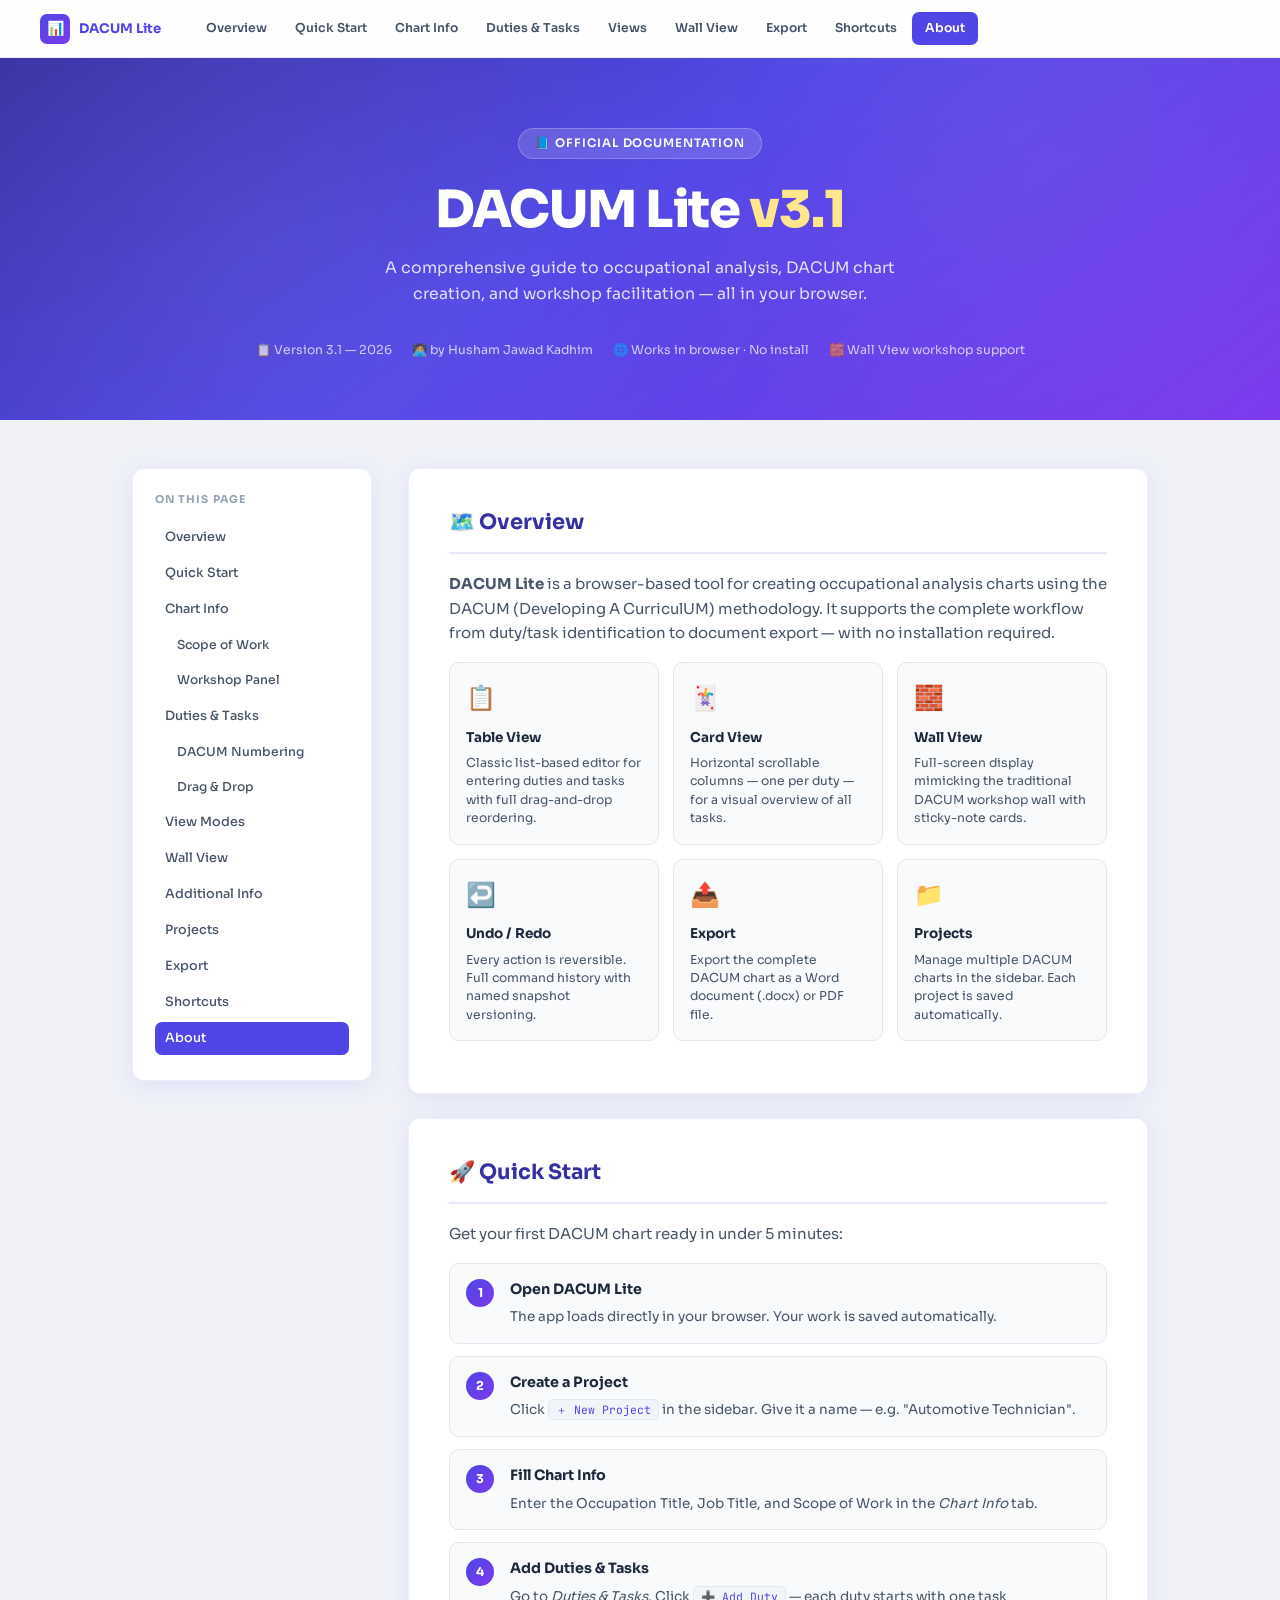
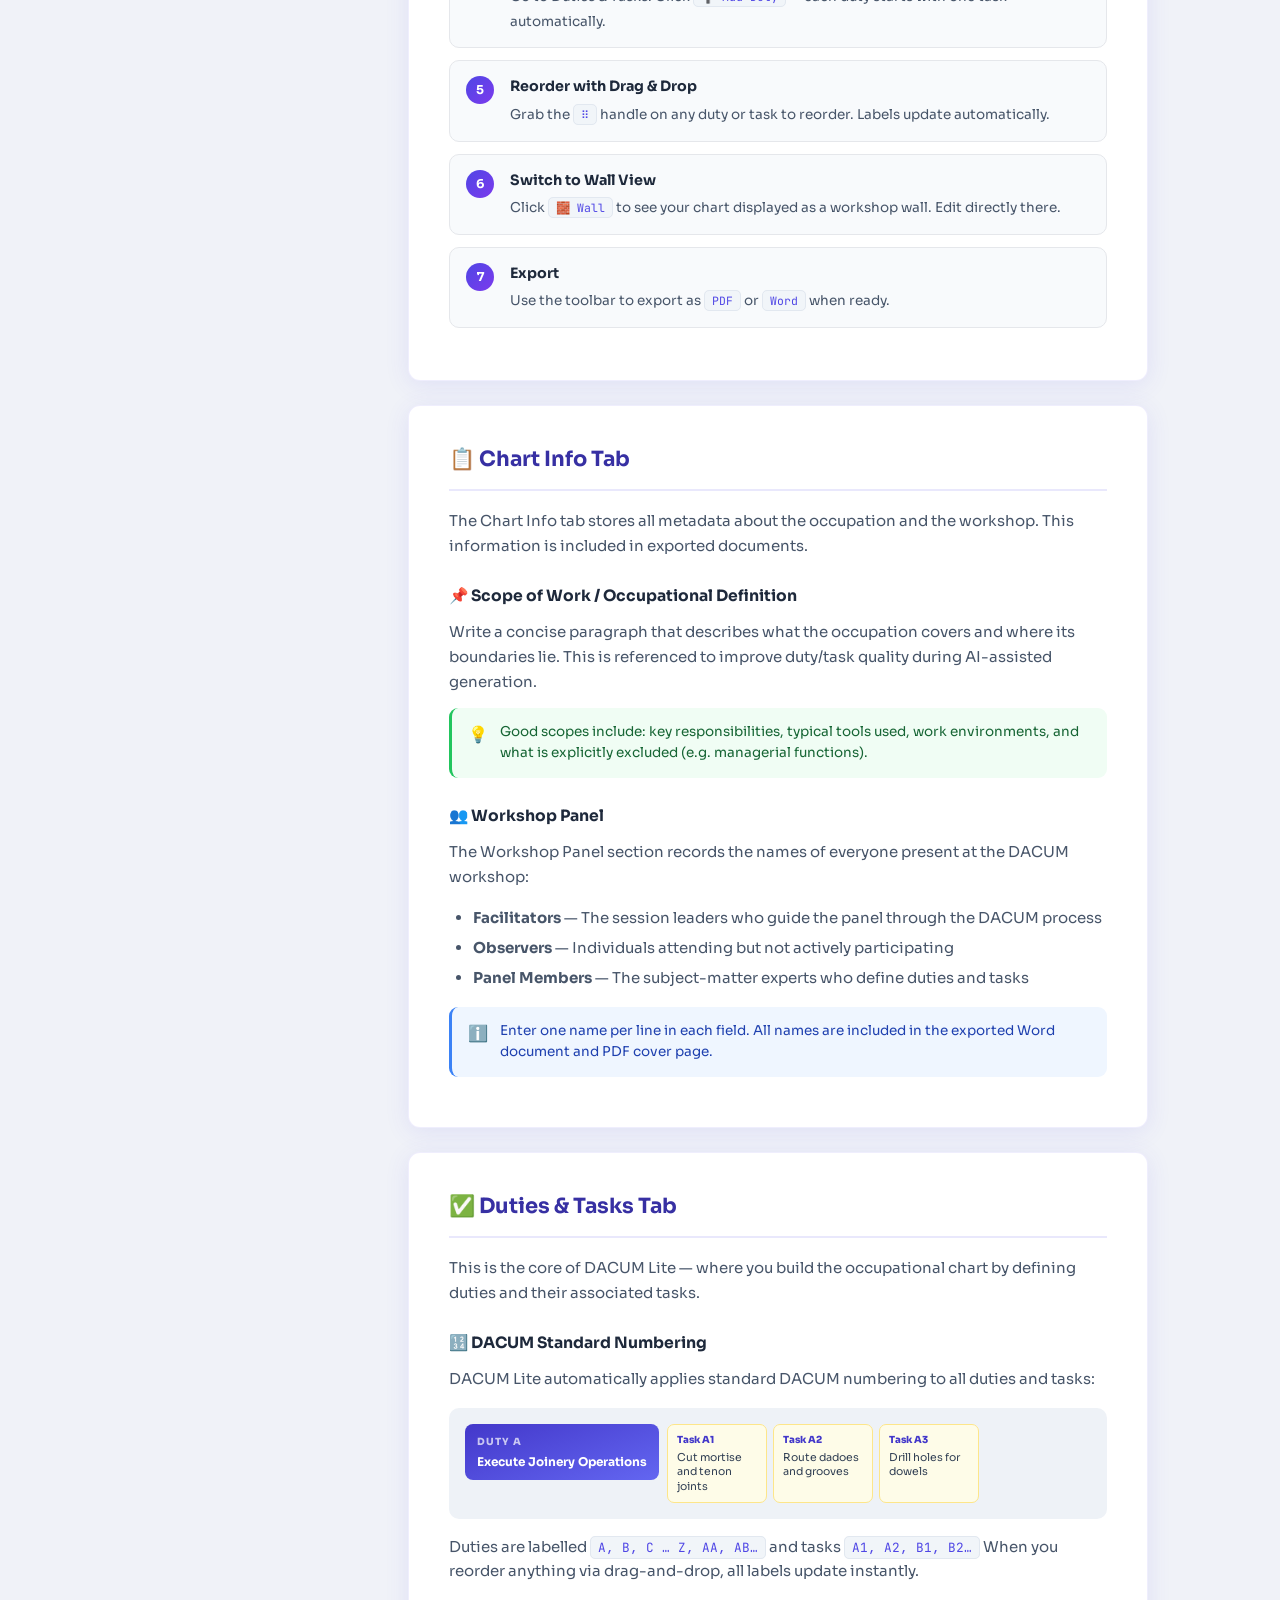
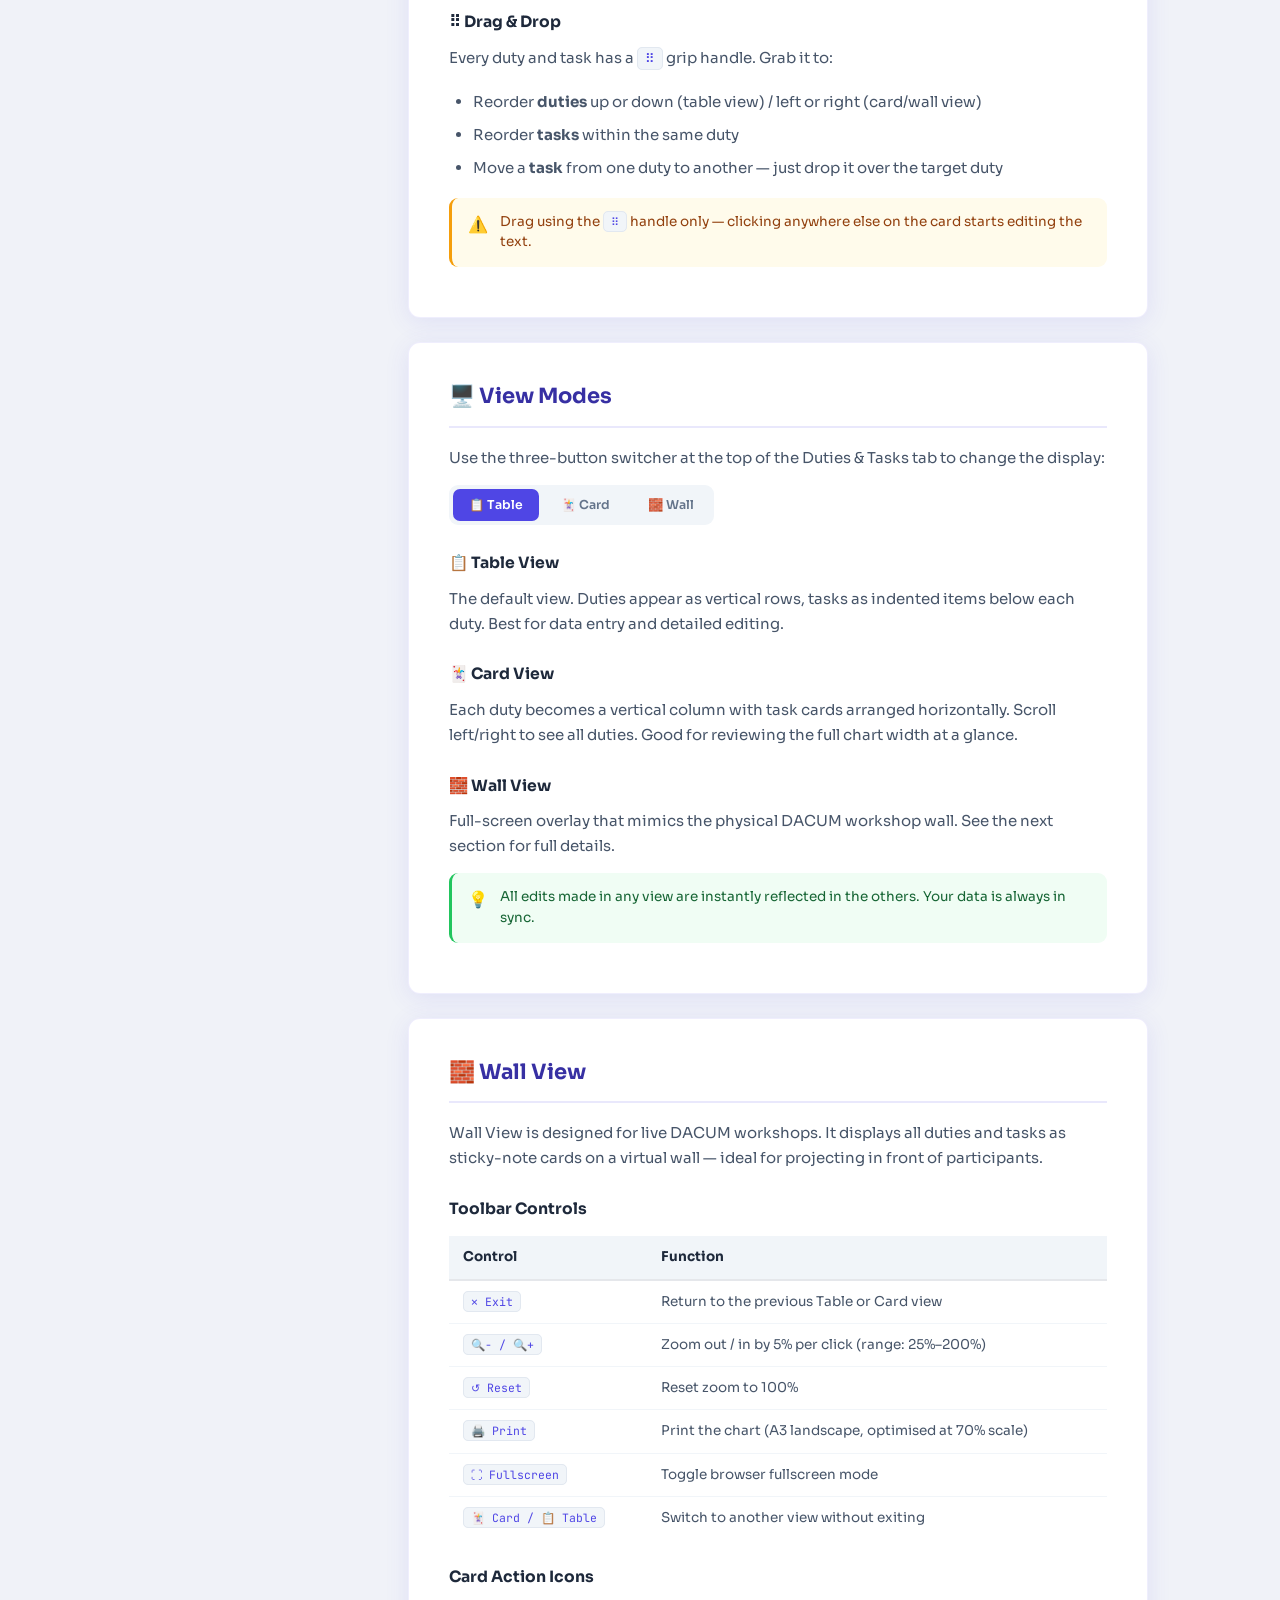
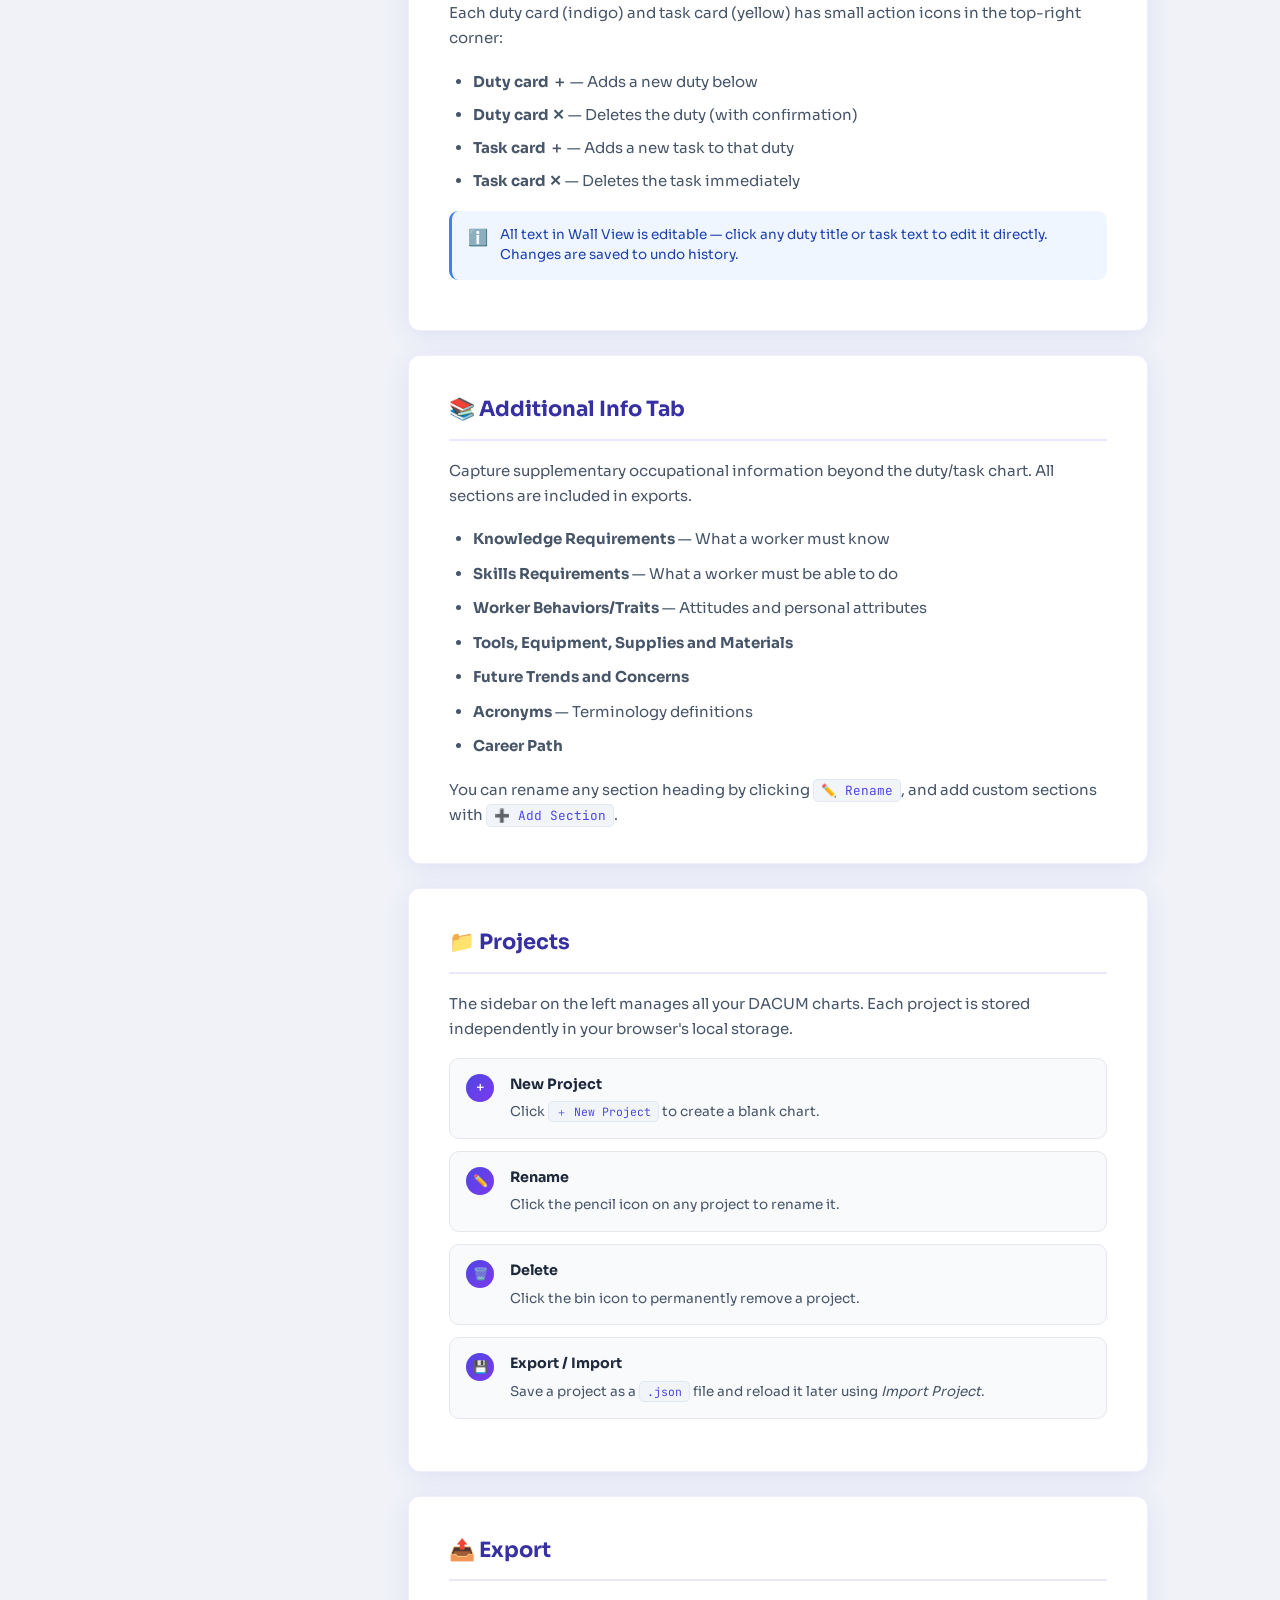
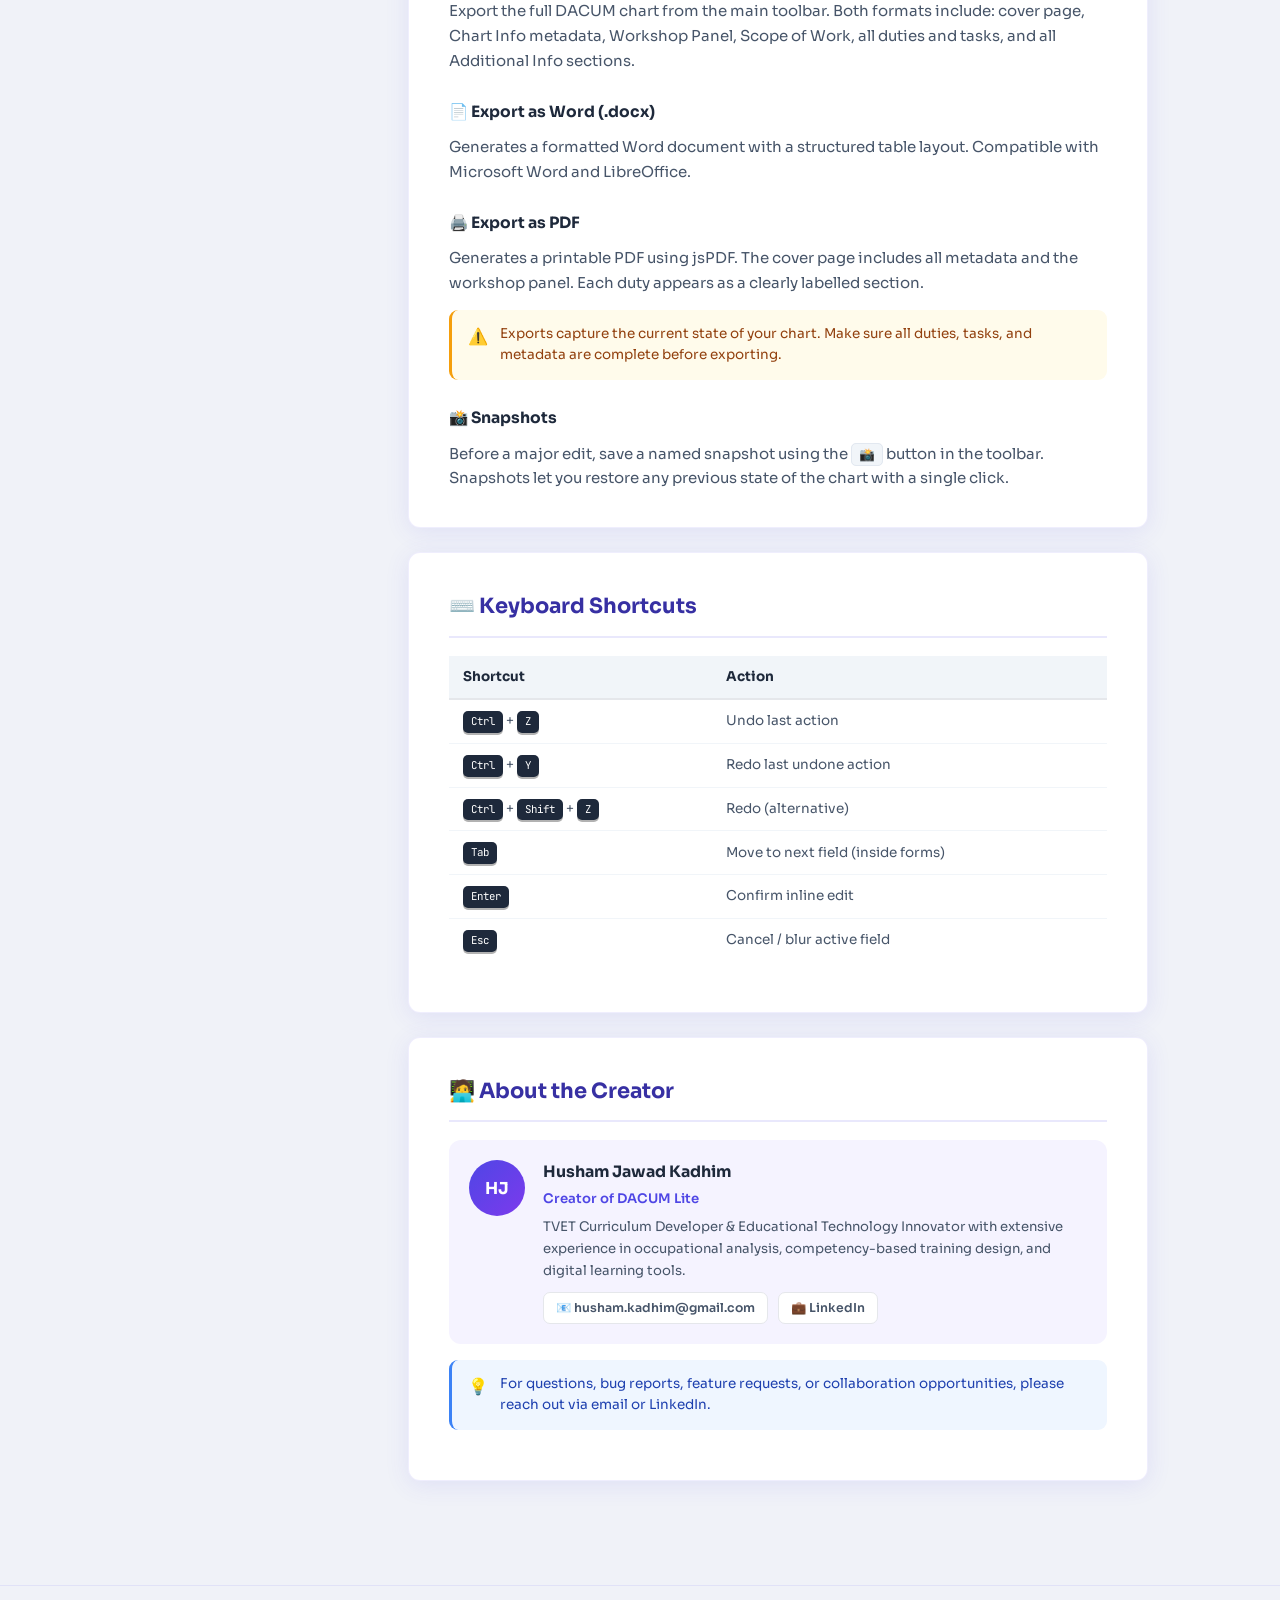
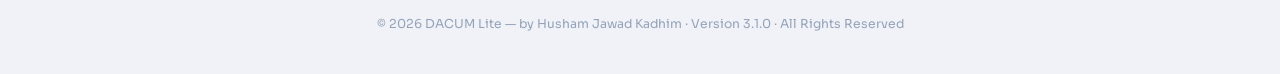
==== user-guide.html @ 7a30c857 "Add files via upload" ====
<!DOCTYPE html>
<html lang="en">
<head>
<meta charset="UTF-8">
<meta name="viewport" content="width=device-width, initial-scale=1.0">
<title>DACUM Lite — Official Documentation</title>
<link rel="preconnect" href="https://fonts.googleapis.com">
<link href="https://fonts.googleapis.com/css2?family=Sora:wght@300;400;600;700;800&family=JetBrains+Mono:wght@400;600&display=swap" rel="stylesheet">
<style>
/* ── Reset & Variables ─────────────────────────────────────── */
*, *::before, *::after { box-sizing: border-box; margin: 0; padding: 0; }

:root {
  --indigo:    #4f46e5;
  --indigo-d:  #3730a3;
  --indigo-l:  #818cf8;
  --violet:    #7c3aed;
  --cream:     #fefce8;
  --cream-b:   #fde68a;
  --slate:     #1e293b;
  --slate-m:   #475569;
  --slate-l:   #94a3b8;
  --bg:        #f0f2f8;
  --white:     #ffffff;
  --radius:    12px;
  --shadow:    0 4px 24px rgba(79,70,229,.10);
}

html { scroll-behavior: smooth; }

body {
  font-family: 'Sora', sans-serif;
  background: var(--bg);
  color: var(--slate);
  font-size: 15px;
  line-height: 1.65;
  min-height: 100vh;
}

/* ── Top nav ────────────────────────────────────────────────── */
.top-nav {
  position: sticky;
  top: 0;
  z-index: 100;
  background: rgba(255,255,255,.88);
  backdrop-filter: blur(14px);
  border-bottom: 1px solid rgba(79,70,229,.10);
  display: flex;
  align-items: center;
  gap: 0;
  padding: 0 40px;
  height: 58px;
  overflow-x: auto;
}
.nav-brand {
  display: flex;
  align-items: center;
  gap: 9px;
  margin-right: 32px;
  white-space: nowrap;
  flex-shrink: 0;
}
.nav-brand-logo {
  width: 30px; height: 30px;
  background: linear-gradient(135deg, var(--indigo), var(--violet));
  border-radius: 7px;
  display: flex; align-items: center; justify-content: center;
  font-size: 14px;
}
.nav-brand-name { font-size: .88em; font-weight: 700; color: var(--indigo); }
.nav-links { display: flex; gap: 2px; }
.nav-link {
  padding: 6px 13px;
  border-radius: 7px;
  font-size: .82em;
  font-weight: 600;
  color: var(--slate-m);
  text-decoration: none;
  white-space: nowrap;
  transition: all .14s;
}
.nav-link:hover { background: rgba(79,70,229,.08); color: var(--indigo); }
.nav-link.active { background: var(--indigo); color: #fff; }

/* ── Hero ───────────────────────────────────────────────────── */
.hero {
  background: linear-gradient(145deg, #3730a3 0%, #4f46e5 45%, #7c3aed 100%);
  color: #fff;
  padding: 70px 40px 60px;
  text-align: center;
  position: relative;
  overflow: hidden;
}
.hero::before {
  content: '';
  position: absolute; inset: 0;
  background-image: radial-gradient(circle at 20% 50%, rgba(255,255,255,.06) 0%, transparent 50%),
                    radial-gradient(circle at 80% 20%, rgba(255,255,255,.05) 0%, transparent 40%);
  pointer-events: none;
}
.hero-badge {
  display: inline-block;
  background: rgba(255,255,255,.14);
  border: 1px solid rgba(255,255,255,.22);
  border-radius: 999px;
  padding: 5px 16px;
  font-size: .78em;
  font-weight: 600;
  letter-spacing: .08em;
  text-transform: uppercase;
  margin-bottom: 22px;
}
.hero h1 {
  font-size: clamp(2.2em, 5vw, 3.4em);
  font-weight: 800;
  line-height: 1.15;
  margin-bottom: 16px;
  letter-spacing: -.02em;
}
.hero h1 span { color: #fde68a; }
.hero-sub {
  font-size: 1.05em;
  opacity: .82;
  max-width: 580px;
  margin: 0 auto 32px;
}
.hero-meta {
  display: flex;
  justify-content: center;
  flex-wrap: wrap;
  gap: 20px;
  font-size: .82em;
  opacity: .72;
}
.hero-meta span { display: flex; align-items: center; gap: 6px; }

/* ── Page layout ────────────────────────────────────────────── */
.page-wrap {
  max-width: 1080px;
  margin: 0 auto;
  padding: 48px 32px 80px;
  display: grid;
  grid-template-columns: 240px 1fr;
  gap: 36px;
  align-items: start;
}

/* ── Sidebar TOC ────────────────────────────────────────────── */
.toc {
  position: sticky;
  top: 74px;
  background: var(--white);
  border-radius: var(--radius);
  border: 1px solid rgba(79,70,229,.10);
  padding: 22px;
  box-shadow: var(--shadow);
}
.toc-title {
  font-size: .72em;
  font-weight: 700;
  letter-spacing: .1em;
  text-transform: uppercase;
  color: var(--slate-l);
  margin-bottom: 12px;
}
.toc-list { list-style: none; }
.toc-list li { margin-bottom: 3px; }
.toc-list a {
  display: block;
  padding: 6px 10px;
  border-radius: 7px;
  font-size: .85em;
  font-weight: 500;
  color: var(--slate-m);
  text-decoration: none;
  transition: all .13s;
}
.toc-list a:hover { background: rgba(79,70,229,.07); color: var(--indigo); }
.toc-list a.active { background: var(--indigo); color: #fff; }
.toc-sub a { padding-left: 22px; font-size: .82em; }

/* ── Main content ───────────────────────────────────────────── */
.doc-section {
  background: var(--white);
  border-radius: var(--radius);
  border: 1px solid rgba(79,70,229,.09);
  padding: 36px 40px;
  margin-bottom: 24px;
  box-shadow: var(--shadow);
  scroll-margin-top: 80px;
}
.doc-section h2 {
  font-size: 1.4em;
  font-weight: 700;
  color: var(--indigo-d);
  margin-bottom: 18px;
  padding-bottom: 12px;
  border-bottom: 2px solid rgba(79,70,229,.12);
  display: flex;
  align-items: center;
  gap: 10px;
}
.doc-section h3 {
  font-size: 1.04em;
  font-weight: 700;
  color: var(--slate);
  margin: 26px 0 10px;
}
.doc-section p { margin-bottom: 14px; color: var(--slate-m); }
.doc-section p:last-child { margin-bottom: 0; }

/* Steps */
.steps { display: flex; flex-direction: column; gap: 12px; margin: 16px 0; }
.step {
  display: flex;
  gap: 16px;
  align-items: flex-start;
  background: #f8fafc;
  border: 1px solid #e5e7eb;
  border-radius: 10px;
  padding: 14px 16px;
}
.step-n {
  width: 28px; height: 28px; border-radius: 50%;
  background: linear-gradient(135deg, var(--indigo), var(--violet));
  color: #fff; font-size: .82em; font-weight: 700;
  display: flex; align-items: center; justify-content: center;
  flex-shrink: 0; margin-top: 1px;
}
.step-body { flex: 1; }
.step-body strong { display: block; font-size: .95em; color: var(--slate); margin-bottom: 3px; }
.step-body span { font-size: .9em; color: var(--slate-m); }

/* Tips / notes */
.note {
  display: flex;
  gap: 12px;
  border-radius: 9px;
  padding: 14px 16px;
  margin: 14px 0;
  font-size: .9em;
  line-height: 1.55;
}
.note--info   { background: #eff6ff; border-left: 3px solid #3b82f6; color: #1e40af; }
.note--tip    { background: #f0fdf4; border-left: 3px solid #22c55e; color: #166534; }
.note--warn   { background: #fffbeb; border-left: 3px solid #f59e0b; color: #92400e; }
.note-icon { font-size: 1.2em; flex-shrink: 0; }

/* Feature grid */
.feat-grid {
  display: grid;
  grid-template-columns: repeat(3, 1fr);
  gap: 14px;
  margin: 16px 0;
}
.feat-card {
  background: #f8fafc;
  border: 1px solid #e5e7eb;
  border-radius: 10px;
  padding: 16px;
}
.feat-icon { font-size: 1.6em; margin-bottom: 8px; }
.feat-title { font-size: .9em; font-weight: 700; color: var(--slate); margin-bottom: 5px; }
.feat-desc  { font-size: .82em; color: var(--slate-m); line-height: 1.5; }

/* Code span */
code {
  font-family: 'JetBrains Mono', monospace;
  font-size: .85em;
  background: #f1f5f9;
  border: 1px solid #e2e8f0;
  border-radius: 5px;
  padding: 2px 7px;
  color: var(--indigo);
}

/* Keyboard keys */
kbd {
  display: inline-block;
  padding: 2px 8px;
  background: var(--slate);
  color: #fff;
  border-radius: 5px;
  font-family: 'JetBrains Mono', monospace;
  font-size: .8em;
  box-shadow: 0 2px 0 rgba(0,0,0,.3);
}

/* DACUM chart mini-preview */
.wv-preview {
  display: flex;
  gap: 8px;
  overflow-x: auto;
  padding: 16px;
  background: #eef2f7;
  border-radius: 10px;
  margin: 16px 0;
}
.wv-p-duty {
  min-width: 120px;
  background: linear-gradient(160deg, #4338ca, #6366f1);
  color: #fff;
  border-radius: 8px;
  padding: 10px 12px;
  flex-shrink: 0;
}
.wv-p-badge { font-size: .66em; font-weight: 800; letter-spacing: .1em; opacity: .7; text-transform: uppercase; margin-bottom: 4px; }
.wv-p-title { font-size: .8em; font-weight: 700; line-height: 1.3; }
.wv-p-tasks { display: flex; gap: 6px; flex-wrap: wrap; align-content: flex-start; }
.wv-p-task {
  width: 100px; min-height: 60px;
  background: #fefce8; border: 1.5px solid #fde68a;
  border-radius: 7px; padding: 7px 9px;
  flex-shrink: 0;
}
.wv-p-task-lbl { font-size: .65em; font-weight: 800; color: #4338ca; margin-bottom: 3px; }
.wv-p-task-txt { font-size: .72em; color: #334155; line-height: 1.35; }

/* Tabs (views) explanation */
.view-tabs-demo {
  display: flex;
  gap: 6px;
  background: #f1f5f9;
  padding: 4px;
  border-radius: 9px;
  width: fit-content;
  margin: 12px 0;
}
.vtab {
  padding: 6px 16px;
  border-radius: 7px;
  font-size: .82em;
  font-weight: 600;
  color: #64748b;
}
.vtab--active { background: #4f46e5; color: #fff; }

/* Shortcut table */
.shortcut-table {
  width: 100%;
  border-collapse: collapse;
  margin: 14px 0;
  font-size: .9em;
}
.shortcut-table th {
  background: #f1f5f9;
  padding: 10px 14px;
  text-align: left;
  font-weight: 700;
  color: var(--slate);
  border-bottom: 2px solid #e5e7eb;
}
.shortcut-table td {
  padding: 10px 14px;
  border-bottom: 1px solid #f1f5f9;
  color: var(--slate-m);
}
.shortcut-table tr:last-child td { border-bottom: none; }
.shortcut-table tr:hover td { background: #f8fafc; }

/* About creator card */
.creator-card {
  display: flex;
  align-items: flex-start;
  gap: 18px;
  background: #f5f3ff;
  border-radius: 12px;
  padding: 20px;
  margin: 16px 0;
}
.creator-avatar {
  width: 56px; height: 56px;
  border-radius: 50%;
  background: linear-gradient(135deg, var(--indigo), var(--violet));
  color: #fff;
  font-size: 1.1em; font-weight: 700;
  display: flex; align-items: center; justify-content: center;
  flex-shrink: 0;
}
.creator-name { font-weight: 700; font-size: 1.05em; color: var(--slate); }
.creator-role { color: var(--indigo); font-size: .88em; font-weight: 600; margin: 2px 0 6px; }
.creator-bio  { color: var(--slate-m); font-size: .88em; }
.creator-links { display: flex; gap: 10px; margin-top: 10px; flex-wrap: wrap; }
.creator-link {
  display: inline-flex; align-items: center; gap: 5px;
  padding: 5px 12px;
  background: var(--white); border: 1px solid #e5e7eb;
  border-radius: 7px; font-size: .82em; font-weight: 600;
  color: var(--slate-m); text-decoration: none;
  transition: all .13s;
}
.creator-link:hover { border-color: var(--indigo); color: var(--indigo); }

/* ── Footer ─────────────────────────────────────────────────── */
footer {
  text-align: center;
  padding: 28px 20px 40px;
  font-size: .82em;
  color: var(--slate-l);
  border-top: 1px solid rgba(79,70,229,.09);
}

/* ── Responsive ─────────────────────────────────────────────── */
@media (max-width: 860px) {
  .page-wrap { grid-template-columns: 1fr; }
  .toc { display: none; }
  .feat-grid { grid-template-columns: 1fr 1fr; }
}
@media (max-width: 540px) {
  .hero { padding: 48px 20px 40px; }
  .doc-section { padding: 24px 20px; }
  .feat-grid { grid-template-columns: 1fr; }
  .top-nav { padding: 0 16px; }
}
</style>
</head>
<body>

<!-- ── Sticky Nav ──────────────────────────────────────────── -->
<nav class="top-nav">
  <div class="nav-brand">
    <div class="nav-brand-logo">📊</div>
    <span class="nav-brand-name">DACUM Lite</span>
  </div>
  <div class="nav-links">
    <a class="nav-link" href="#overview">Overview</a>
    <a class="nav-link" href="#quickstart">Quick Start</a>
    <a class="nav-link" href="#chart-info">Chart Info</a>
    <a class="nav-link" href="#duties-tasks">Duties & Tasks</a>
    <a class="nav-link" href="#views">Views</a>
    <a class="nav-link" href="#wall-view">Wall View</a>
    <a class="nav-link" href="#export">Export</a>
    <a class="nav-link" href="#shortcuts">Shortcuts</a>
    <a class="nav-link" href="#about">About</a>
  </div>
</nav>

<!-- ── Hero ───────────────────────────────────────────────── -->
<header class="hero">
  <div class="hero-badge">📘 Official Documentation</div>
  <h1>DACUM Lite <span>v3.1</span></h1>
  <p class="hero-sub">A comprehensive guide to occupational analysis, DACUM chart creation, and workshop facilitation — all in your browser.</p>
  <div class="hero-meta">
    <span>📋 Version 3.1 — 2026</span>
    <span>🧑‍💻 by Husham Jawad Kadhim</span>
    <span>🌐 Works in browser · No install</span>
    <span>🧱 Wall View workshop support</span>
  </div>
</header>

<!-- ── Page Body ───────────────────────────────────────────── -->
<div class="page-wrap">

  <!-- Sidebar TOC -->
  <aside class="toc">
    <div class="toc-title">On this page</div>
    <ul class="toc-list">
      <li><a href="#overview">Overview</a></li>
      <li><a href="#quickstart">Quick Start</a></li>
      <li><a href="#chart-info">Chart Info</a></li>
      <li class="toc-sub"><a href="#scope">Scope of Work</a></li>
      <li class="toc-sub"><a href="#panel">Workshop Panel</a></li>
      <li><a href="#duties-tasks">Duties & Tasks</a></li>
      <li class="toc-sub"><a href="#numbering">DACUM Numbering</a></li>
      <li class="toc-sub"><a href="#drag-drop">Drag & Drop</a></li>
      <li><a href="#views">View Modes</a></li>
      <li><a href="#wall-view">Wall View</a></li>
      <li><a href="#additional">Additional Info</a></li>
      <li><a href="#projects">Projects</a></li>
      <li><a href="#export">Export</a></li>
      <li><a href="#shortcuts">Shortcuts</a></li>
      <li><a href="#about">About</a></li>
    </ul>
  </aside>

  <!-- Main Content -->
  <main>

    <!-- ── Overview ───────────────────────────────────────── -->
    <section class="doc-section" id="overview">
      <h2>🗺️ Overview</h2>
      <p><strong>DACUM Lite</strong> is a browser-based tool for creating occupational analysis charts using the DACUM (Developing A CurriculUM) methodology. It supports the complete workflow from duty/task identification to document export — with no installation required.</p>

      <div class="feat-grid">
        <div class="feat-card">
          <div class="feat-icon">📋</div>
          <div class="feat-title">Table View</div>
          <div class="feat-desc">Classic list-based editor for entering duties and tasks with full drag-and-drop reordering.</div>
        </div>
        <div class="feat-card">
          <div class="feat-icon">🃏</div>
          <div class="feat-title">Card View</div>
          <div class="feat-desc">Horizontal scrollable columns — one per duty — for a visual overview of all tasks.</div>
        </div>
        <div class="feat-card">
          <div class="feat-icon">🧱</div>
          <div class="feat-title">Wall View</div>
          <div class="feat-desc">Full-screen display mimicking the traditional DACUM workshop wall with sticky-note cards.</div>
        </div>
        <div class="feat-card">
          <div class="feat-icon">↩️</div>
          <div class="feat-title">Undo / Redo</div>
          <div class="feat-desc">Every action is reversible. Full command history with named snapshot versioning.</div>
        </div>
        <div class="feat-card">
          <div class="feat-icon">📤</div>
          <div class="feat-title">Export</div>
          <div class="feat-desc">Export the complete DACUM chart as a Word document (.docx) or PDF file.</div>
        </div>
        <div class="feat-card">
          <div class="feat-icon">📁</div>
          <div class="feat-title">Projects</div>
          <div class="feat-desc">Manage multiple DACUM charts in the sidebar. Each project is saved automatically.</div>
        </div>
      </div>
    </section>

    <!-- ── Quick Start ─────────────────────────────────────── -->
    <section class="doc-section" id="quickstart">
      <h2>🚀 Quick Start</h2>
      <p>Get your first DACUM chart ready in under 5 minutes:</p>
      <div class="steps">
        <div class="step"><div class="step-n">1</div><div class="step-body"><strong>Open DACUM Lite</strong><span>The app loads directly in your browser. Your work is saved automatically.</span></div></div>
        <div class="step"><div class="step-n">2</div><div class="step-body"><strong>Create a Project</strong><span>Click <code>＋ New Project</code> in the sidebar. Give it a name — e.g. "Automotive Technician".</span></div></div>
        <div class="step"><div class="step-n">3</div><div class="step-body"><strong>Fill Chart Info</strong><span>Enter the Occupation Title, Job Title, and Scope of Work in the <em>Chart Info</em> tab.</span></div></div>
        <div class="step"><div class="step-n">4</div><div class="step-body"><strong>Add Duties & Tasks</strong><span>Go to <em>Duties & Tasks</em>. Click <code>➕ Add Duty</code> — each duty starts with one task automatically.</span></div></div>
        <div class="step"><div class="step-n">5</div><div class="step-body"><strong>Reorder with Drag & Drop</strong><span>Grab the <code>⠿</code> handle on any duty or task to reorder. Labels update automatically.</span></div></div>
        <div class="step"><div class="step-n">6</div><div class="step-body"><strong>Switch to Wall View</strong><span>Click <code>🧱 Wall</code> to see your chart displayed as a workshop wall. Edit directly there.</span></div></div>
        <div class="step"><div class="step-n">7</div><div class="step-body"><strong>Export</strong><span>Use the toolbar to export as <code>PDF</code> or <code>Word</code> when ready.</span></div></div>
      </div>
    </section>

    <!-- ── Chart Info ──────────────────────────────────────── -->
    <section class="doc-section" id="chart-info">
      <h2>📋 Chart Info Tab</h2>
      <p>The Chart Info tab stores all metadata about the occupation and the workshop. This information is included in exported documents.</p>

      <h3 id="scope">📌 Scope of Work / Occupational Definition</h3>
      <p>Write a concise paragraph that describes what the occupation covers and where its boundaries lie. This is referenced to improve duty/task quality during AI-assisted generation.</p>
      <div class="note note--tip">
        <span class="note-icon">💡</span>
        <span>Good scopes include: key responsibilities, typical tools used, work environments, and what is explicitly excluded (e.g. managerial functions).</span>
      </div>

      <h3 id="panel">👥 Workshop Panel</h3>
      <p>The Workshop Panel section records the names of everyone present at the DACUM workshop:</p>
      <ul style="margin:10px 0 14px 24px;color:var(--slate-m);line-height:2;">
        <li><strong>Facilitators</strong> — The session leaders who guide the panel through the DACUM process</li>
        <li><strong>Observers</strong> — Individuals attending but not actively participating</li>
        <li><strong>Panel Members</strong> — The subject-matter experts who define duties and tasks</li>
      </ul>
      <div class="note note--info">
        <span class="note-icon">ℹ️</span>
        <span>Enter one name per line in each field. All names are included in the exported Word document and PDF cover page.</span>
      </div>
    </section>

    <!-- ── Duties & Tasks ──────────────────────────────────── -->
    <section class="doc-section" id="duties-tasks">
      <h2>✅ Duties & Tasks Tab</h2>
      <p>This is the core of DACUM Lite — where you build the occupational chart by defining duties and their associated tasks.</p>

      <h3 id="numbering">🔢 DACUM Standard Numbering</h3>
      <p>DACUM Lite automatically applies standard DACUM numbering to all duties and tasks:</p>
      <div class="wv-preview">
        <div><div class="wv-p-duty"><div class="wv-p-badge">Duty A</div><div class="wv-p-title">Execute Joinery Operations</div></div></div>
        <div class="wv-p-tasks">
          <div class="wv-p-task"><div class="wv-p-task-lbl">Task A1</div><div class="wv-p-task-txt">Cut mortise and tenon joints</div></div>
          <div class="wv-p-task"><div class="wv-p-task-lbl">Task A2</div><div class="wv-p-task-txt">Route dadoes and grooves</div></div>
          <div class="wv-p-task"><div class="wv-p-task-lbl">Task A3</div><div class="wv-p-task-txt">Drill holes for dowels</div></div>
        </div>
      </div>
      <p>Duties are labelled <code>A, B, C … Z, AA, AB…</code> and tasks <code>A1, A2, B1, B2…</code> When you reorder anything via drag-and-drop, all labels update instantly.</p>

      <h3 id="drag-drop">⠿ Drag & Drop</h3>
      <p>Every duty and task has a <code>⠿</code> grip handle. Grab it to:</p>
      <ul style="margin:10px 0 14px 24px;color:var(--slate-m);line-height:2.2;">
        <li>Reorder <strong>duties</strong> up or down (table view) / left or right (card/wall view)</li>
        <li>Reorder <strong>tasks</strong> within the same duty</li>
        <li>Move a <strong>task</strong> from one duty to another — just drop it over the target duty</li>
      </ul>
      <div class="note note--warn">
        <span class="note-icon">⚠️</span>
        <span>Drag using the <code>⠿</code> handle only — clicking anywhere else on the card starts editing the text.</span>
      </div>
    </section>

    <!-- ── Views ───────────────────────────────────────────── -->
    <section class="doc-section" id="views">
      <h2>🖥️ View Modes</h2>
      <p>Use the three-button switcher at the top of the Duties & Tasks tab to change the display:</p>

      <div class="view-tabs-demo">
        <div class="vtab vtab--active">📋 Table</div>
        <div class="vtab">🃏 Card</div>
        <div class="vtab">🧱 Wall</div>
      </div>

      <h3>📋 Table View</h3>
      <p>The default view. Duties appear as vertical rows, tasks as indented items below each duty. Best for data entry and detailed editing.</p>

      <h3>🃏 Card View</h3>
      <p>Each duty becomes a vertical column with task cards arranged horizontally. Scroll left/right to see all duties. Good for reviewing the full chart width at a glance.</p>

      <h3>🧱 Wall View</h3>
      <p>Full-screen overlay that mimics the physical DACUM workshop wall. See the next section for full details.</p>

      <div class="note note--tip">
        <span class="note-icon">💡</span>
        <span>All edits made in any view are instantly reflected in the others. Your data is always in sync.</span>
      </div>
    </section>

    <!-- ── Wall View ───────────────────────────────────────── -->
    <section class="doc-section" id="wall-view">
      <h2>🧱 Wall View</h2>
      <p>Wall View is designed for live DACUM workshops. It displays all duties and tasks as sticky-note cards on a virtual wall — ideal for projecting in front of participants.</p>

      <h3>Toolbar Controls</h3>
      <table class="shortcut-table">
        <tr><th>Control</th><th>Function</th></tr>
        <tr><td><code>✕ Exit</code></td><td>Return to the previous Table or Card view</td></tr>
        <tr><td><code>🔍− / 🔍+</code></td><td>Zoom out / in by 5% per click (range: 25%–200%)</td></tr>
        <tr><td><code>↺ Reset</code></td><td>Reset zoom to 100%</td></tr>
        <tr><td><code>🖨️ Print</code></td><td>Print the chart (A3 landscape, optimised at 70% scale)</td></tr>
        <tr><td><code>⛶ Fullscreen</code></td><td>Toggle browser fullscreen mode</td></tr>
        <tr><td><code>🃏 Card / 📋 Table</code></td><td>Switch to another view without exiting</td></tr>
      </table>

      <h3>Card Action Icons</h3>
      <p>Each duty card (indigo) and task card (yellow) has small action icons in the top-right corner:</p>
      <ul style="margin:10px 0 14px 24px;color:var(--slate-m);line-height:2.2;">
        <li><strong>Duty card ＋</strong> — Adds a new duty below</li>
        <li><strong>Duty card ✕</strong> — Deletes the duty (with confirmation)</li>
        <li><strong>Task card ＋</strong> — Adds a new task to that duty</li>
        <li><strong>Task card ✕</strong> — Deletes the task immediately</li>
      </ul>
      <div class="note note--info">
        <span class="note-icon">ℹ️</span>
        <span>All text in Wall View is editable — click any duty title or task text to edit it directly. Changes are saved to undo history.</span>
      </div>
    </section>

    <!-- ── Additional Info ─────────────────────────────────── -->
    <section class="doc-section" id="additional">
      <h2>📚 Additional Info Tab</h2>
      <p>Capture supplementary occupational information beyond the duty/task chart. All sections are included in exports.</p>
      <ul style="margin:10px 0 0 24px;color:var(--slate-m);line-height:2.3;">
        <li><strong>Knowledge Requirements</strong> — What a worker must know</li>
        <li><strong>Skills Requirements</strong> — What a worker must be able to do</li>
        <li><strong>Worker Behaviors/Traits</strong> — Attitudes and personal attributes</li>
        <li><strong>Tools, Equipment, Supplies and Materials</strong></li>
        <li><strong>Future Trends and Concerns</strong></li>
        <li><strong>Acronyms</strong> — Terminology definitions</li>
        <li><strong>Career Path</strong></li>
      </ul>
      <p style="margin-top:14px;">You can rename any section heading by clicking <code>✏️ Rename</code>, and add custom sections with <code>➕ Add Section</code>.</p>
    </section>

    <!-- ── Projects ────────────────────────────────────────── -->
    <section class="doc-section" id="projects">
      <h2>📁 Projects</h2>
      <p>The sidebar on the left manages all your DACUM charts. Each project is stored independently in your browser's local storage.</p>
      <div class="steps">
        <div class="step"><div class="step-n">＋</div><div class="step-body"><strong>New Project</strong><span>Click <code>＋ New Project</code> to create a blank chart.</span></div></div>
        <div class="step"><div class="step-n">✏️</div><div class="step-body"><strong>Rename</strong><span>Click the pencil icon on any project to rename it.</span></div></div>
        <div class="step"><div class="step-n">🗑️</div><div class="step-body"><strong>Delete</strong><span>Click the bin icon to permanently remove a project.</span></div></div>
        <div class="step"><div class="step-n">💾</div><div class="step-body"><strong>Export / Import</strong><span>Save a project as a <code>.json</code> file and reload it later using <em>Import Project</em>.</span></div></div>
      </div>
    </section>

    <!-- ── Export ──────────────────────────────────────────── -->
    <section class="doc-section" id="export">
      <h2>📤 Export</h2>
      <p>Export the full DACUM chart from the main toolbar. Both formats include: cover page, Chart Info metadata, Workshop Panel, Scope of Work, all duties and tasks, and all Additional Info sections.</p>

      <h3>📄 Export as Word (.docx)</h3>
      <p>Generates a formatted Word document with a structured table layout. Compatible with Microsoft Word and LibreOffice.</p>

      <h3>🖨️ Export as PDF</h3>
      <p>Generates a printable PDF using jsPDF. The cover page includes all metadata and the workshop panel. Each duty appears as a clearly labelled section.</p>

      <div class="note note--warn">
        <span class="note-icon">⚠️</span>
        <span>Exports capture the current state of your chart. Make sure all duties, tasks, and metadata are complete before exporting.</span>
      </div>

      <h3>📸 Snapshots</h3>
      <p>Before a major edit, save a named snapshot using the <code>📸</code> button in the toolbar. Snapshots let you restore any previous state of the chart with a single click.</p>
    </section>

    <!-- ── Shortcuts ───────────────────────────────────────── -->
    <section class="doc-section" id="shortcuts">
      <h2>⌨️ Keyboard Shortcuts</h2>
      <table class="shortcut-table">
        <tr><th>Shortcut</th><th>Action</th></tr>
        <tr><td><kbd>Ctrl</kbd> + <kbd>Z</kbd></td><td>Undo last action</td></tr>
        <tr><td><kbd>Ctrl</kbd> + <kbd>Y</kbd></td><td>Redo last undone action</td></tr>
        <tr><td><kbd>Ctrl</kbd> + <kbd>Shift</kbd> + <kbd>Z</kbd></td><td>Redo (alternative)</td></tr>
        <tr><td><kbd>Tab</kbd></td><td>Move to next field (inside forms)</td></tr>
        <tr><td><kbd>Enter</kbd></td><td>Confirm inline edit</td></tr>
        <tr><td><kbd>Esc</kbd></td><td>Cancel / blur active field</td></tr>
      </table>
    </section>

    <!-- ── About ───────────────────────────────────────────── -->
    <section class="doc-section" id="about">
      <h2>🧑‍💻 About the Creator</h2>
      <div class="creator-card">
        <div class="creator-avatar">HJ</div>
        <div>
          <div class="creator-name">Husham Jawad Kadhim</div>
          <div class="creator-role">Creator of DACUM Lite</div>
          <div class="creator-bio">TVET Curriculum Developer & Educational Technology Innovator with extensive experience in occupational analysis, competency-based training design, and digital learning tools.</div>
          <div class="creator-links">
            <a class="creator-link" href="mailto:husham.kadhim@gmail.com">📧 husham.kadhim@gmail.com</a>
            <a class="creator-link" href="https://www.linkedin.com/in/husham-jawad-kadhim" target="_blank" rel="noopener">💼 LinkedIn</a>
          </div>
        </div>
      </div>
      <div class="note note--info">
        <span class="note-icon">💡</span>
        <span>For questions, bug reports, feature requests, or collaboration opportunities, please reach out via email or LinkedIn.</span>
      </div>
    </section>

  </main>
</div>

<footer>
  © 2026 DACUM Lite — by Husham Jawad Kadhim · Version 3.1.0 · All Rights Reserved
</footer>

<script>
// Highlight active TOC link on scroll
const sections = document.querySelectorAll('.doc-section');
const tocLinks  = document.querySelectorAll('.toc-list a');

const observer = new IntersectionObserver(entries => {
  entries.forEach(e => {
    if (e.isIntersecting) {
      tocLinks.forEach(l => l.classList.remove('active'));
      const active = document.querySelector(`.toc-list a[href="#${e.target.id}"]`);
      if (active) active.classList.add('active');
    }
  });
}, { rootMargin: '-30% 0px -60% 0px', threshold: 0 });

sections.forEach(s => observer.observe(s));

// Highlight active nav link
const navLinks = document.querySelectorAll('.nav-link');
const obs2 = new IntersectionObserver(entries => {
  entries.forEach(e => {
    if (e.isIntersecting) {
      navLinks.forEach(l => l.classList.remove('active'));
      const a = document.querySelector(`.nav-link[href="#${e.target.id}"]`);
      if (a) a.classList.add('active');
    }
  });
}, { rootMargin: '-20% 0px -70% 0px' });
sections.forEach(s => obs2.observe(s));
</script>
</body>
</html>
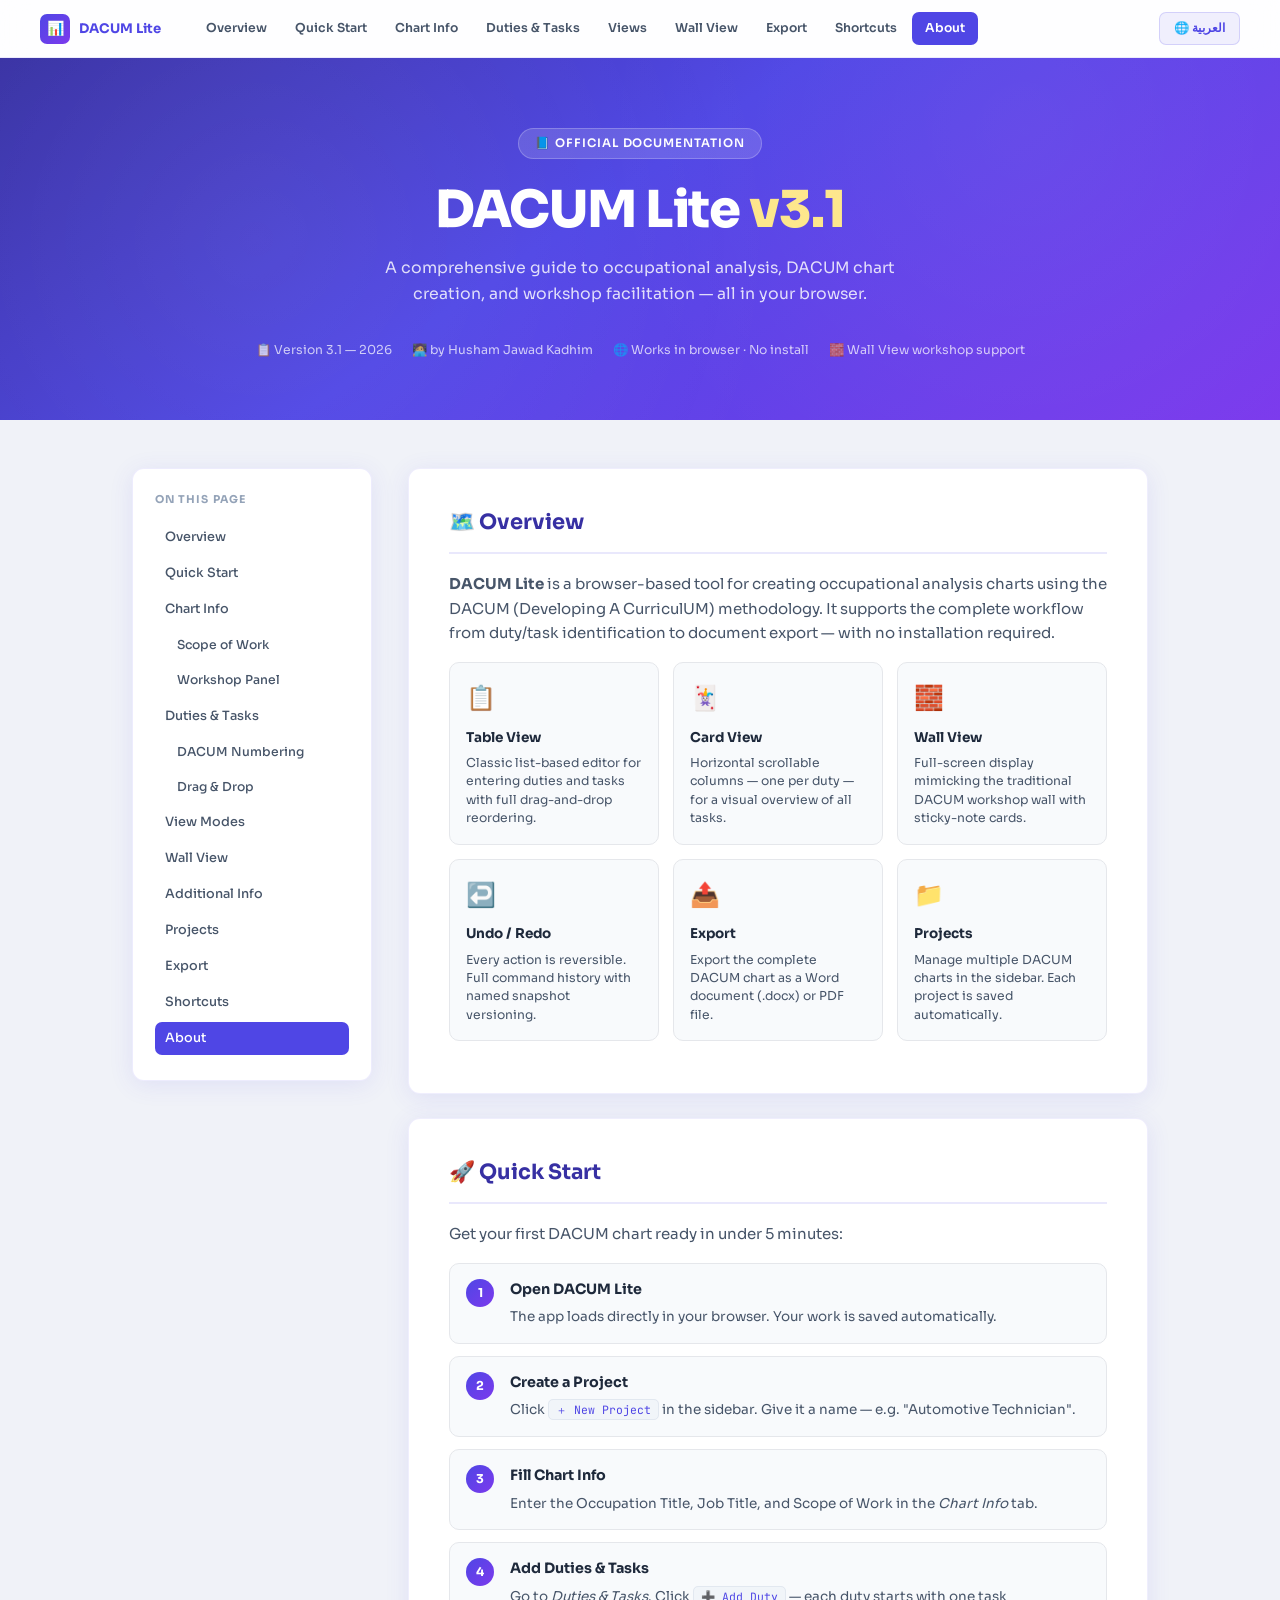
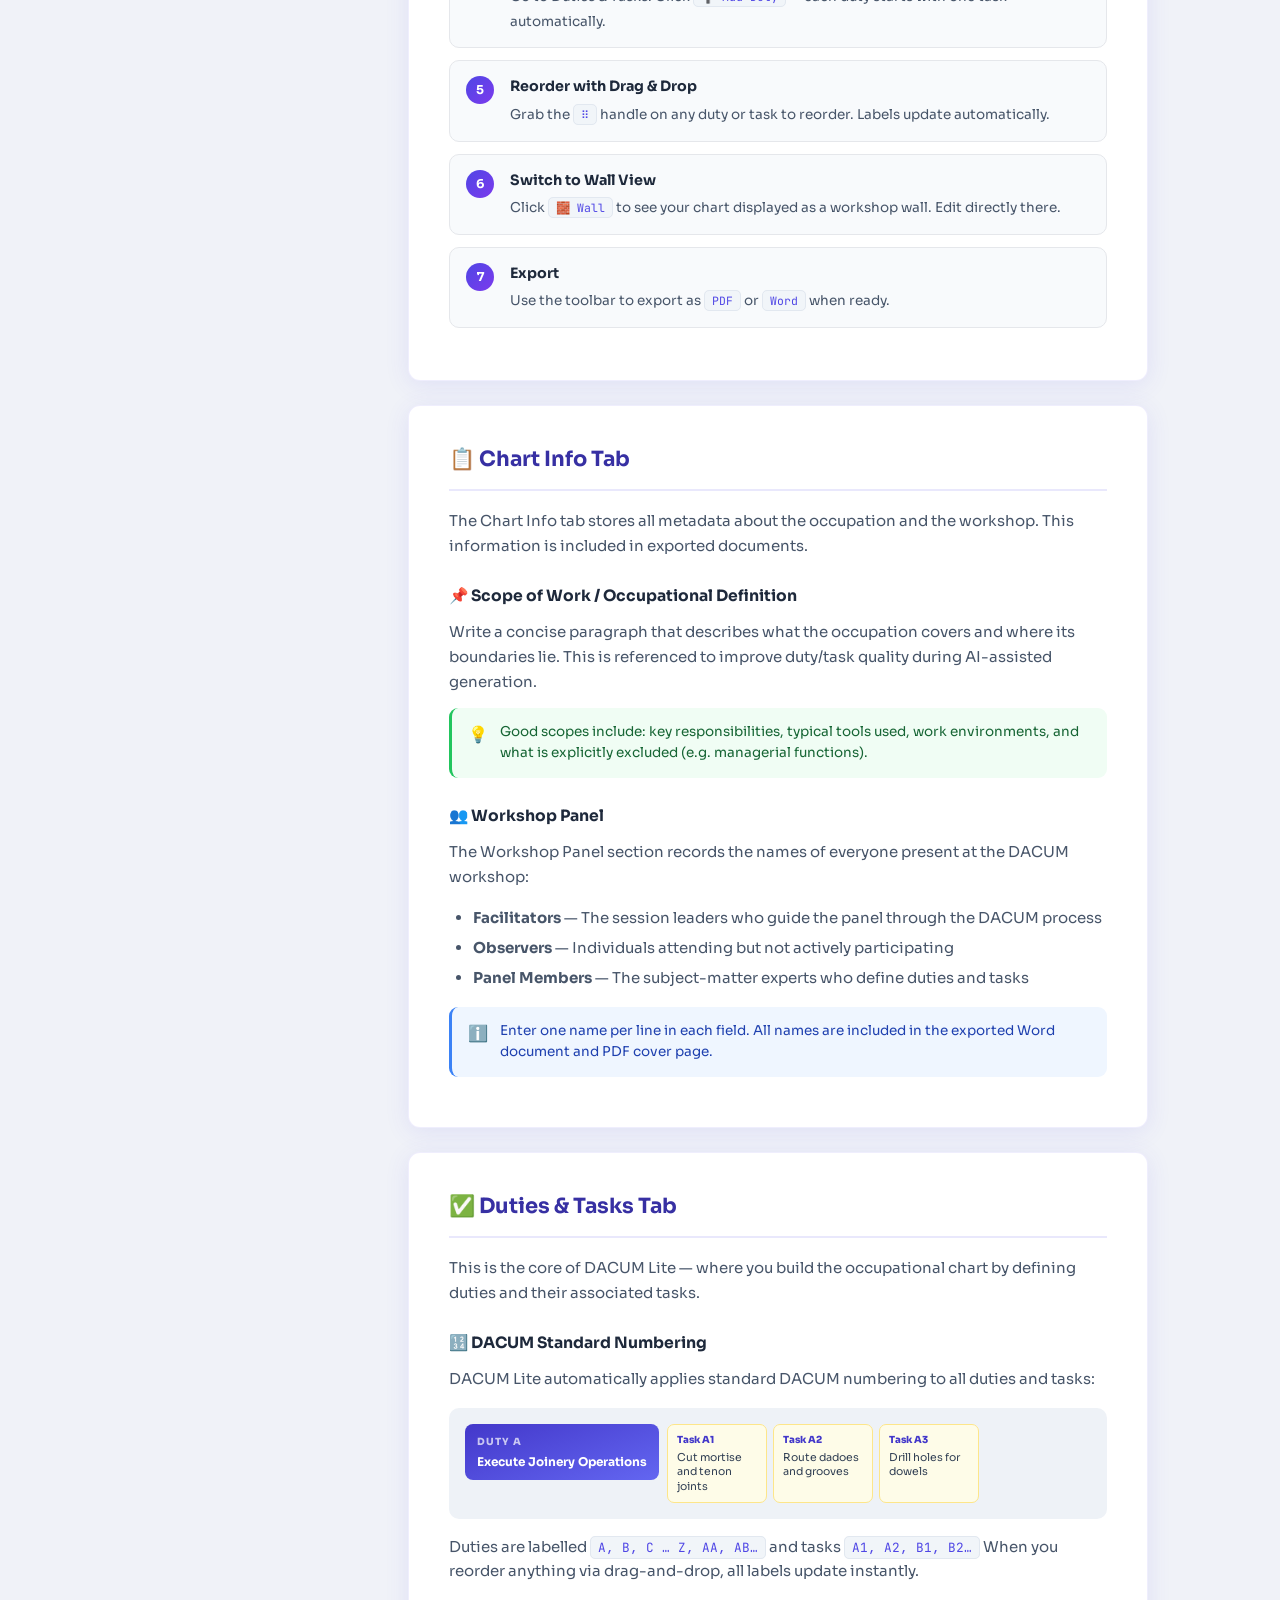
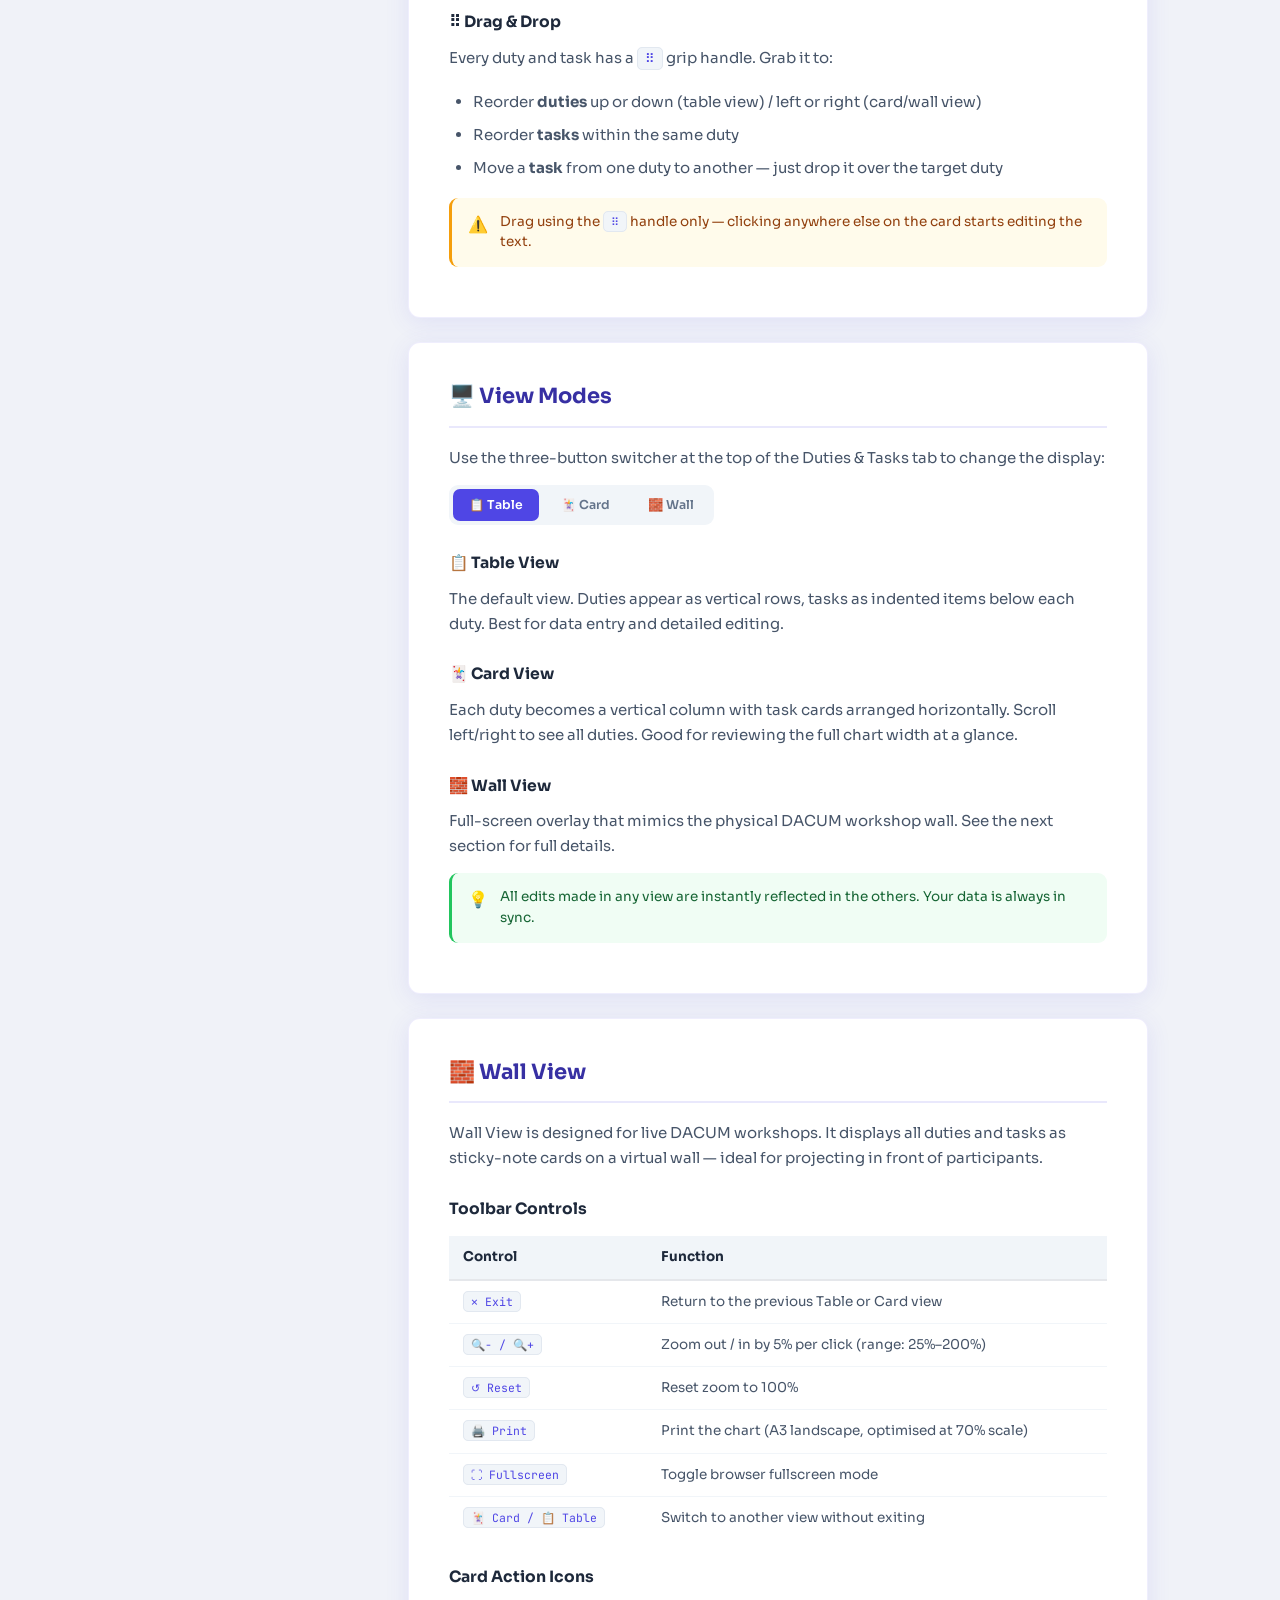
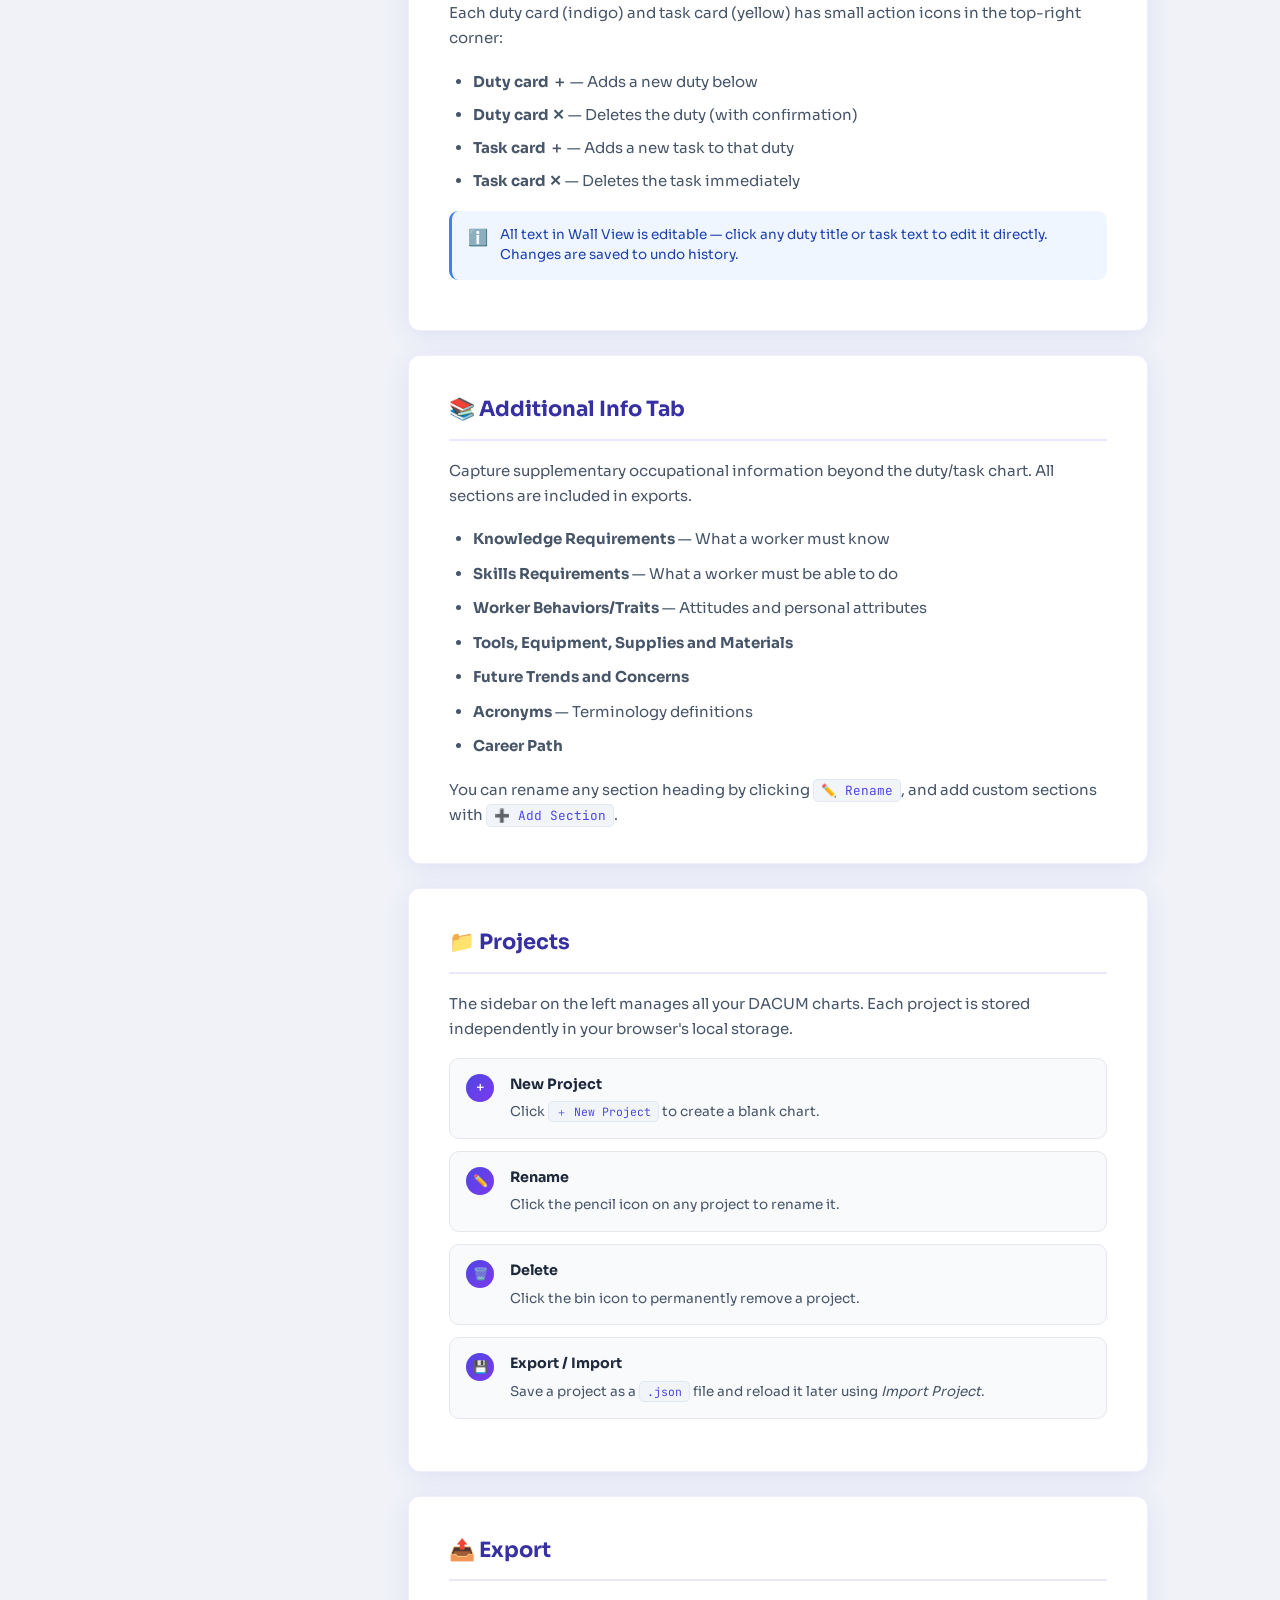
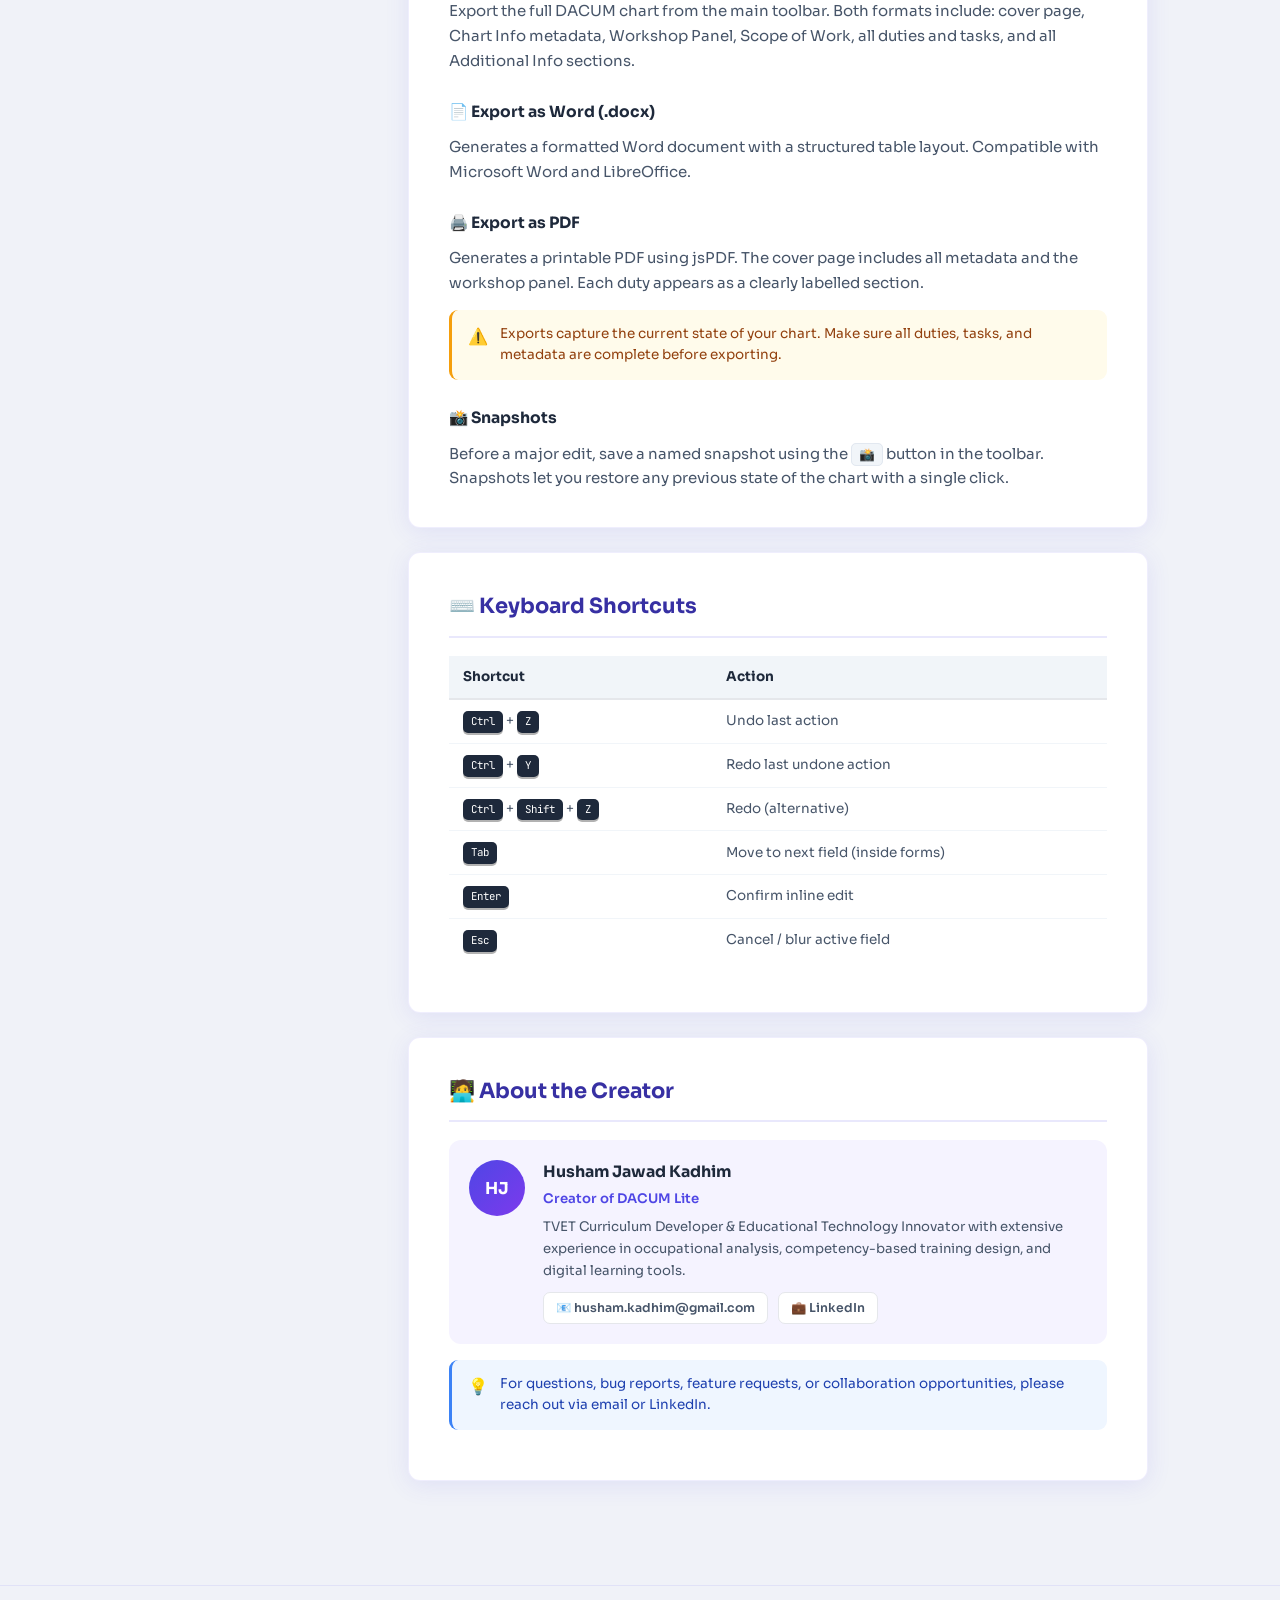
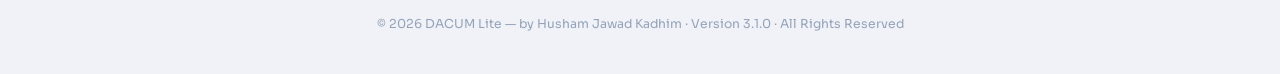
==== commit ea4fcf19: "Add files via upload" ====
--- a/user-guide.html
+++ b/user-guide.html
@@ -81,6 +81,24 @@
 }
 .nav-link:hover { background: rgba(79,70,229,.08); color: var(--indigo); }
 .nav-link.active { background: var(--indigo); color: #fff; }
+
+/* Language switch button */
+.nav-lang-btn {
+  margin-left: auto;
+  padding: 5px 14px;
+  border-radius: 7px;
+  font-size: .82em;
+  font-weight: 700;
+  background: rgba(79,70,229,.08);
+  color: var(--indigo);
+  border: 1px solid rgba(79,70,229,.18);
+  cursor: pointer;
+  white-space: nowrap;
+  flex-shrink: 0;
+  transition: all .14s;
+  text-decoration: none;
+}
+.nav-lang-btn:hover { background: var(--indigo); color: #fff; }
 
 /* ── Hero ───────────────────────────────────────────────────── */
 .hero {
@@ -433,6 +451,7 @@
     <a class="nav-link" href="#shortcuts">Shortcuts</a>
     <a class="nav-link" href="#about">About</a>
   </div>
+  <a class="nav-lang-btn" href="user-guide-ar.html">🌐 العربية</a>
 </nav>
 
 <!-- ── Hero ───────────────────────────────────────────────── -->
